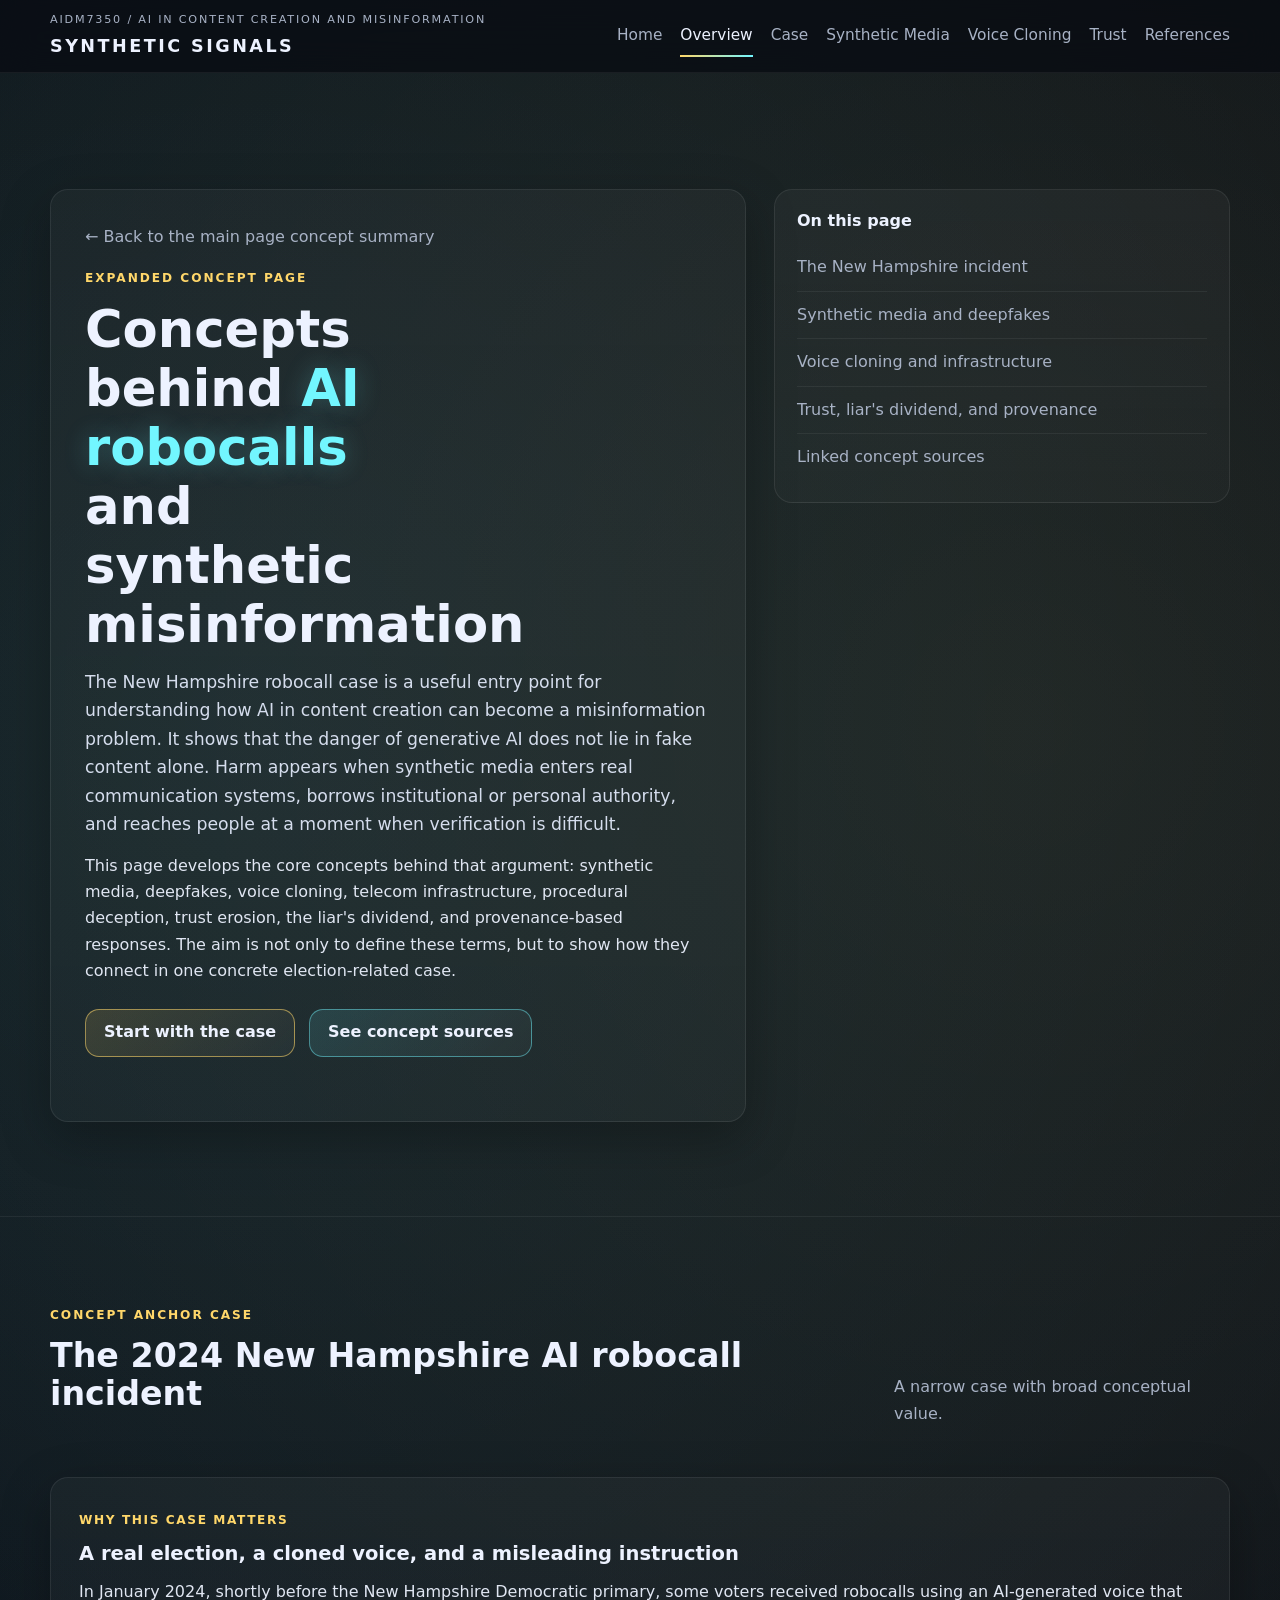
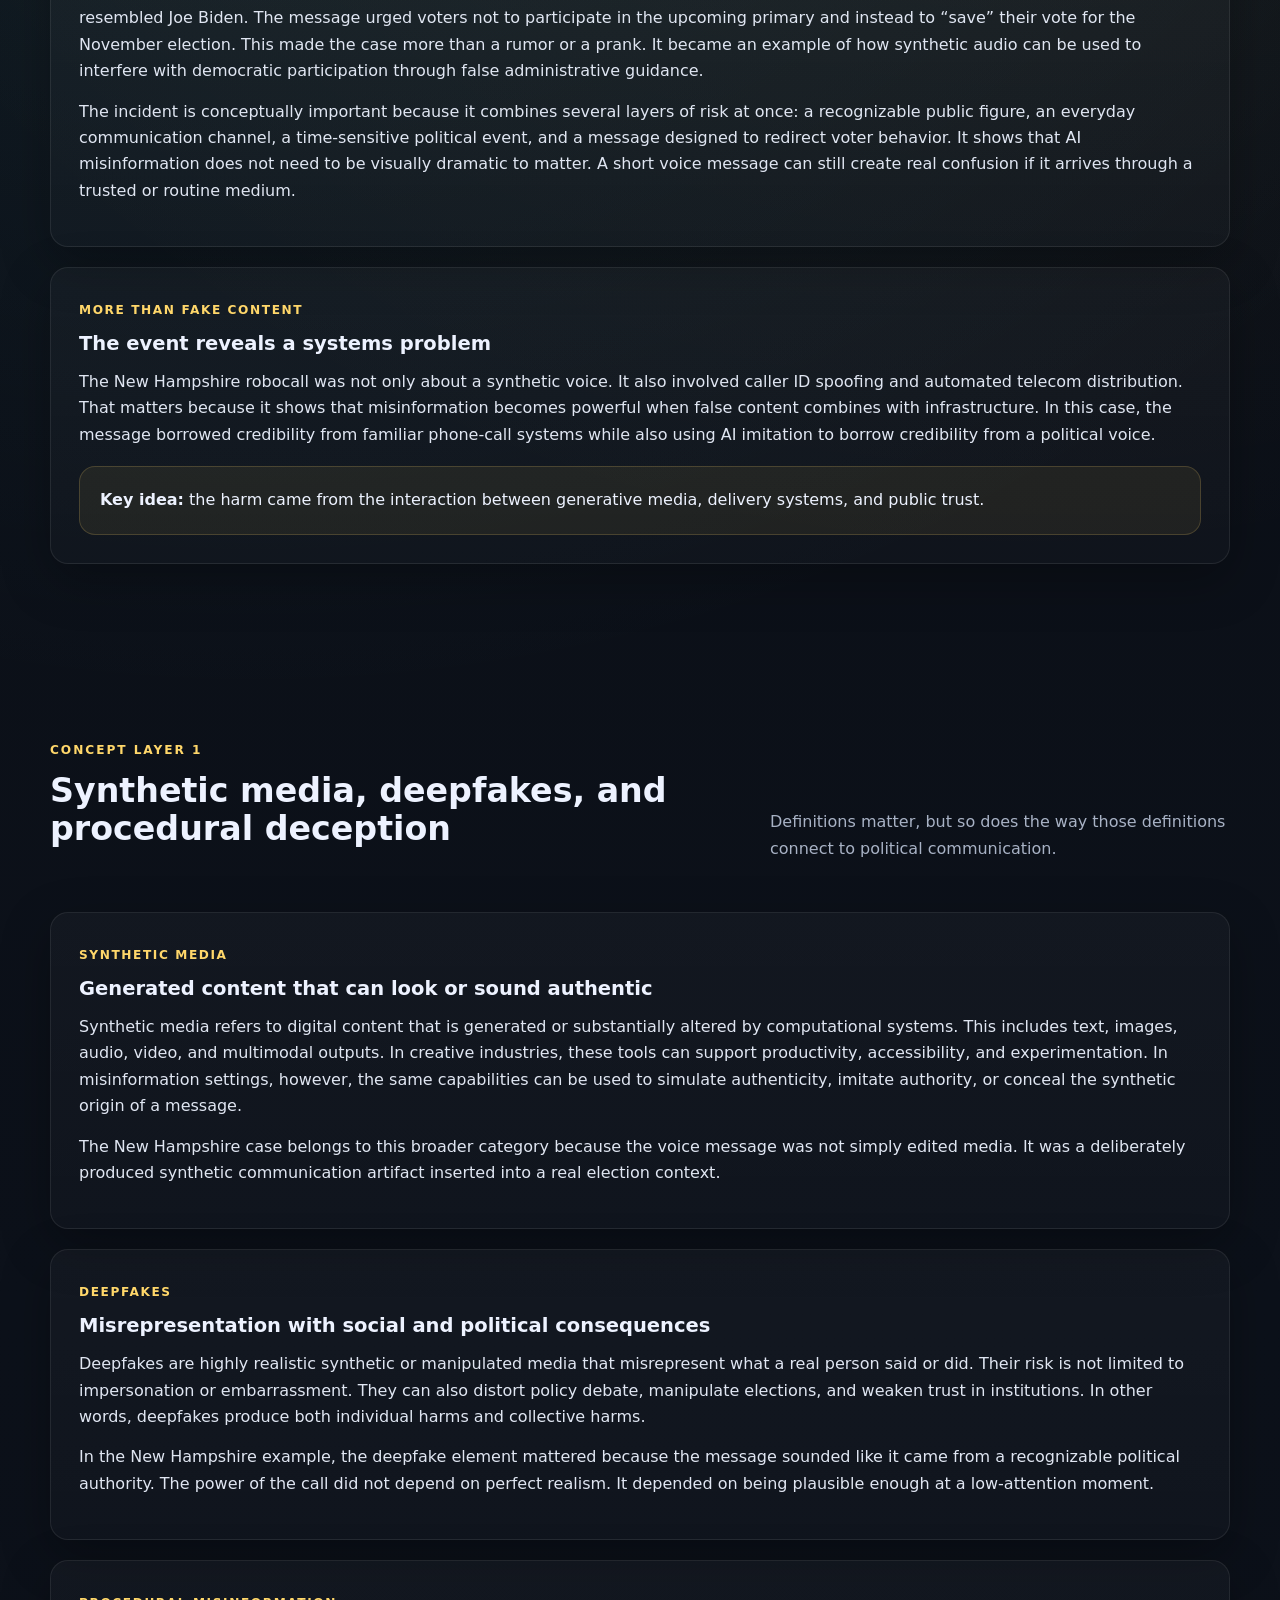
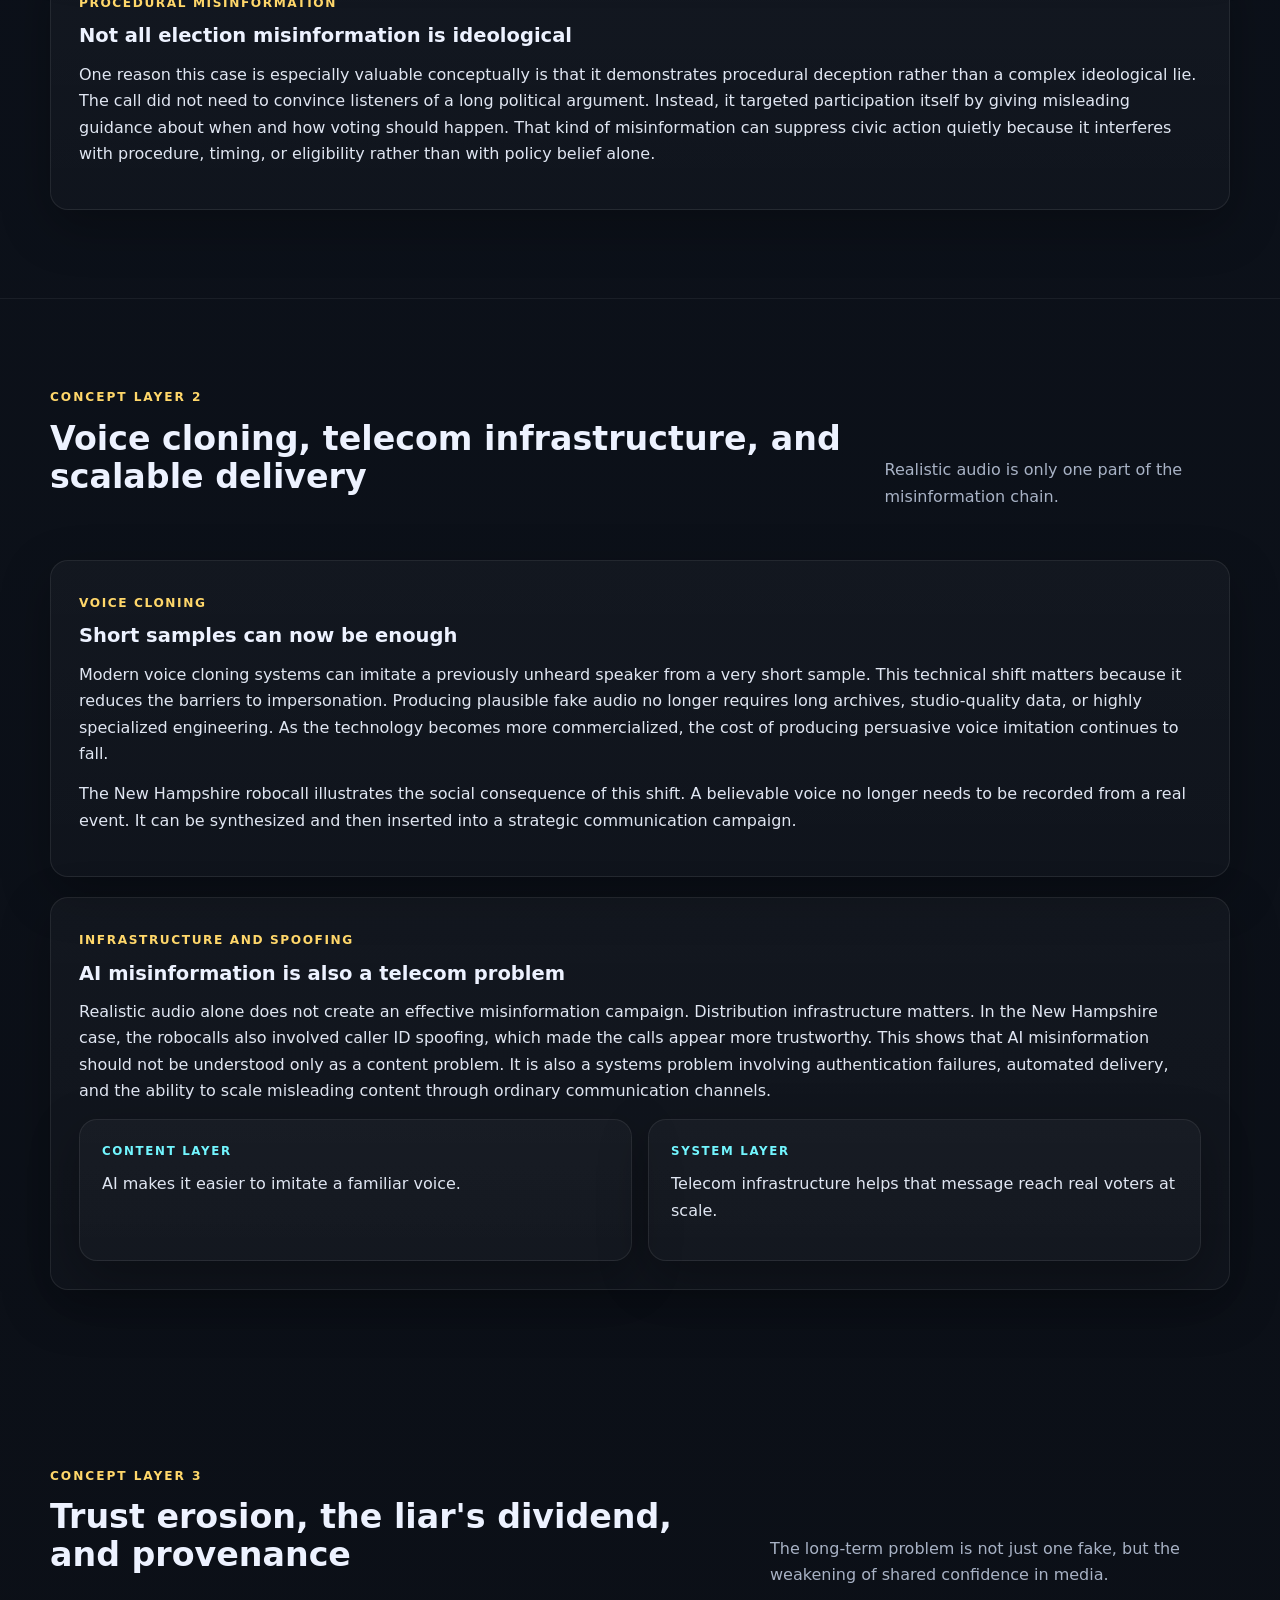
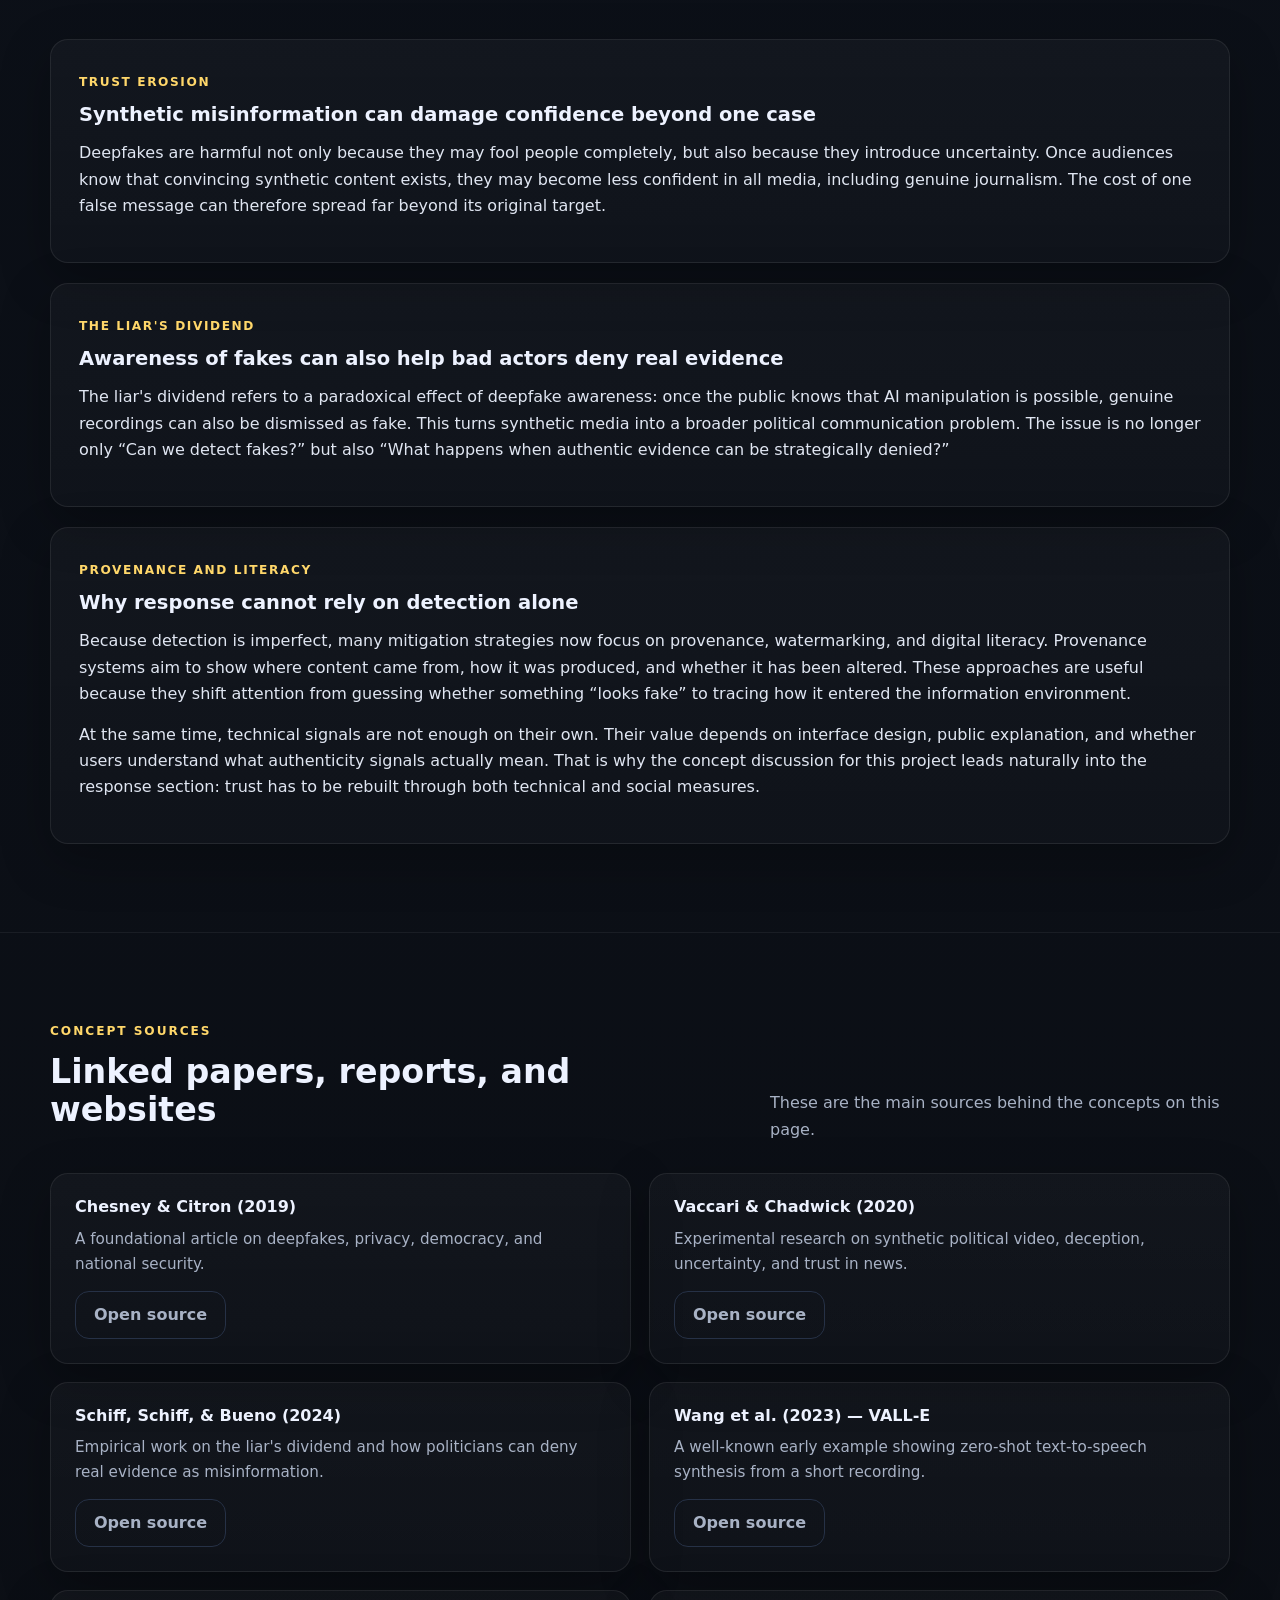
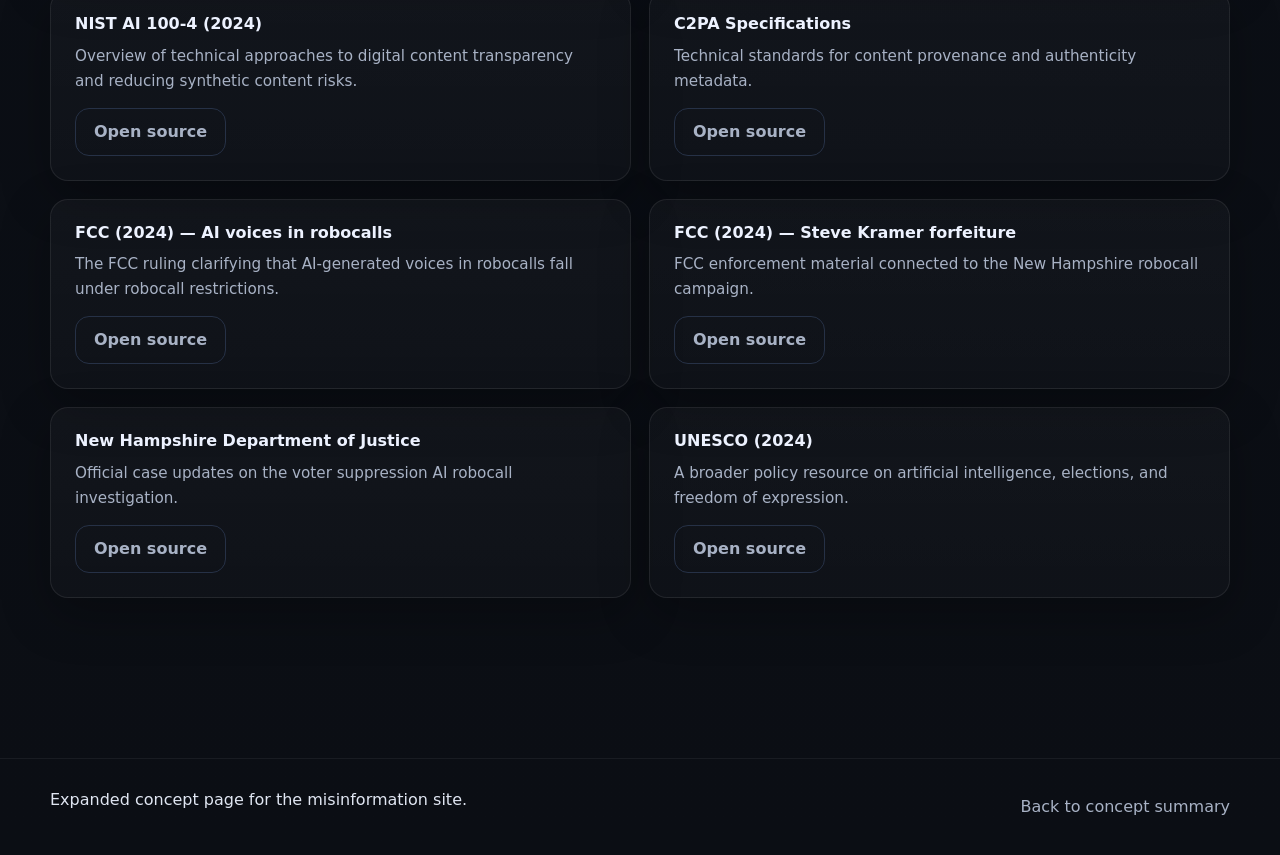
==== concept.html @ 0fc59cec "Update concept page and homepage summary" ====
<!DOCTYPE html>
<html lang="en">
<head>
  <meta charset="UTF-8" />
  <meta name="viewport" content="width=device-width, initial-scale=1.0" />
  <title>Synthetic Signals | Concept Framework</title>
  <link rel="stylesheet" href="styles.css" />
</head>
<body>
  <div class="progress" aria-hidden="true"></div>

  <header class="site-header" id="top">
    <div class="container nav-shell">
      <a class="brand" href="index.html#top">
        <span class="brand-kicker">AIDM7350 / AI in Content Creation and Misinformation</span>
        <span class="brand-name">SYNTHETIC SIGNALS</span>
      </a>
      <button class="nav-toggle" aria-label="Toggle navigation">☰</button>
      <nav class="nav-links" aria-label="Section navigation">
        <a href="index.html#intro">Home</a>
        <a href="#overview">Overview</a>
        <a href="#event">Case</a>
        <a href="#synthetic-media">Synthetic Media</a>
        <a href="#voice-cloning">Voice Cloning</a>
        <a href="#trust">Trust</a>
        <a href="#references">References</a>
      </nav>
    </div>
  </header>

  <main>
    <section class="section-pad" id="overview">
      <div class="container response-hero">
        <article class="hero-copy reveal visible">
          <a class="back-link" href="index.html#concepts">← Back to the main page concept summary</a>
          <div class="eyebrow">Expanded concept page</div>
          <h1>Concepts behind <span>AI robocalls</span> and synthetic misinformation</h1>
          <p class="lead">
            The New Hampshire robocall case is a useful entry point for understanding how AI in content creation can become a misinformation problem.
            It shows that the danger of generative AI does not lie in fake content alone. Harm appears when synthetic media enters real communication systems,
            borrows institutional or personal authority, and reaches people at a moment when verification is difficult.
          </p>
          <p>
            This page develops the core concepts behind that argument: synthetic media, deepfakes, voice cloning, telecom infrastructure, procedural deception,
            trust erosion, the liar's dividend, and provenance-based responses. The aim is not only to define these terms, but to show how they connect in one concrete election-related case.
          </p>
          <div class="hero-actions">
            <a class="button" href="#event">Start with the case</a>
            <a class="button secondary" href="#references">See concept sources</a>
          </div>
        </article>

        <aside class="toc reveal visible">
          <h3>On this page</h3>
          <a href="#event">The New Hampshire incident</a>
          <a href="#synthetic-media">Synthetic media and deepfakes</a>
          <a href="#voice-cloning">Voice cloning and infrastructure</a>
          <a href="#trust">Trust, liar's dividend, and provenance</a>
          <a href="#references">Linked concept sources</a>
        </aside>
      </div>
    </section>

    <section class="section-pad section-line" id="event">
      <div class="container response-stack">
        <div class="section-head reveal">
          <div>
            <div class="eyebrow">Concept anchor case</div>
            <h2>The 2024 New Hampshire AI robocall incident</h2>
          </div>
          <p class="section-note">A narrow case with broad conceptual value.</p>
        </div>

        <article class="response-block reveal">
          <div class="subhead">Why this case matters</div>
          <h3>A real election, a cloned voice, and a misleading instruction</h3>
          <p>
            In January 2024, shortly before the New Hampshire Democratic primary, some voters received robocalls using an AI-generated voice that resembled Joe Biden.
            The message urged voters not to participate in the upcoming primary and instead to “save” their vote for the November election.
            This made the case more than a rumor or a prank. It became an example of how synthetic audio can be used to interfere with democratic participation through false administrative guidance.
          </p>
          <p>
            The incident is conceptually important because it combines several layers of risk at once: a recognizable public figure, an everyday communication channel,
            a time-sensitive political event, and a message designed to redirect voter behavior. It shows that AI misinformation does not need to be visually dramatic to matter.
            A short voice message can still create real confusion if it arrives through a trusted or routine medium.
          </p>
        </article>

        <article class="response-block reveal">
          <div class="subhead">More than fake content</div>
          <h3>The event reveals a systems problem</h3>
          <p>
            The New Hampshire robocall was not only about a synthetic voice. It also involved caller ID spoofing and automated telecom distribution.
            That matters because it shows that misinformation becomes powerful when false content combines with infrastructure. In this case,
            the message borrowed credibility from familiar phone-call systems while also using AI imitation to borrow credibility from a political voice.
          </p>
          <div class="quote-band">
            <strong>Key idea:</strong> the harm came from the interaction between generative media, delivery systems, and public trust.
          </div>
        </article>
      </div>
    </section>

    <section class="section-pad" id="synthetic-media">
      <div class="container response-stack">
        <div class="section-head reveal">
          <div>
            <div class="eyebrow">Concept layer 1</div>
            <h2>Synthetic media, deepfakes, and procedural deception</h2>
          </div>
          <p class="section-note">Definitions matter, but so does the way those definitions connect to political communication.</p>
        </div>

        <article class="response-block reveal">
          <div class="subhead">Synthetic media</div>
          <h3>Generated content that can look or sound authentic</h3>
          <p>
            Synthetic media refers to digital content that is generated or substantially altered by computational systems. This includes text, images, audio, video, and multimodal outputs.
            In creative industries, these tools can support productivity, accessibility, and experimentation. In misinformation settings, however, the same capabilities can be used to simulate authenticity,
            imitate authority, or conceal the synthetic origin of a message.
          </p>
          <p>
            The New Hampshire case belongs to this broader category because the voice message was not simply edited media. It was a deliberately produced synthetic communication artifact
            inserted into a real election context.
          </p>
        </article>

        <article class="response-block reveal">
          <div class="subhead">Deepfakes</div>
          <h3>Misrepresentation with social and political consequences</h3>
          <p>
            Deepfakes are highly realistic synthetic or manipulated media that misrepresent what a real person said or did.
            Their risk is not limited to impersonation or embarrassment. They can also distort policy debate, manipulate elections,
            and weaken trust in institutions. In other words, deepfakes produce both individual harms and collective harms.
          </p>
          <p>
            In the New Hampshire example, the deepfake element mattered because the message sounded like it came from a recognizable political authority.
            The power of the call did not depend on perfect realism. It depended on being plausible enough at a low-attention moment.
          </p>
        </article>

        <article class="response-block reveal">
          <div class="subhead">Procedural misinformation</div>
          <h3>Not all election misinformation is ideological</h3>
          <p>
            One reason this case is especially valuable conceptually is that it demonstrates procedural deception rather than a complex ideological lie.
            The call did not need to convince listeners of a long political argument. Instead, it targeted participation itself by giving misleading guidance about when and how voting should happen.
            That kind of misinformation can suppress civic action quietly because it interferes with procedure, timing, or eligibility rather than with policy belief alone.
          </p>
        </article>
      </div>
    </section>

    <section class="section-pad section-line" id="voice-cloning">
      <div class="container response-stack">
        <div class="section-head reveal">
          <div>
            <div class="eyebrow">Concept layer 2</div>
            <h2>Voice cloning, telecom infrastructure, and scalable delivery</h2>
          </div>
          <p class="section-note">Realistic audio is only one part of the misinformation chain.</p>
        </div>

        <article class="response-block reveal">
          <div class="subhead">Voice cloning</div>
          <h3>Short samples can now be enough</h3>
          <p>
            Modern voice cloning systems can imitate a previously unheard speaker from a very short sample.
            This technical shift matters because it reduces the barriers to impersonation. Producing plausible fake audio no longer requires long archives,
            studio-quality data, or highly specialized engineering. As the technology becomes more commercialized, the cost of producing persuasive voice imitation continues to fall.
          </p>
          <p>
            The New Hampshire robocall illustrates the social consequence of this shift. A believable voice no longer needs to be recorded from a real event.
            It can be synthesized and then inserted into a strategic communication campaign.
          </p>
        </article>

        <article class="response-block reveal">
          <div class="subhead">Infrastructure and spoofing</div>
          <h3>AI misinformation is also a telecom problem</h3>
          <p>
            Realistic audio alone does not create an effective misinformation campaign. Distribution infrastructure matters.
            In the New Hampshire case, the robocalls also involved caller ID spoofing, which made the calls appear more trustworthy.
            This shows that AI misinformation should not be understood only as a content problem. It is also a systems problem involving authentication failures,
            automated delivery, and the ability to scale misleading content through ordinary communication channels.
          </p>
          <div class="mini-split">
            <div class="panel compact">
              <div class="panel-kicker">Content layer</div>
              <p>AI makes it easier to imitate a familiar voice.</p>
            </div>
            <div class="panel compact">
              <div class="panel-kicker">System layer</div>
              <p>Telecom infrastructure helps that message reach real voters at scale.</p>
            </div>
          </div>
        </article>
      </div>
    </section>

    <section class="section-pad" id="trust">
      <div class="container response-stack">
        <div class="section-head reveal">
          <div>
            <div class="eyebrow">Concept layer 3</div>
            <h2>Trust erosion, the liar's dividend, and provenance</h2>
          </div>
          <p class="section-note">The long-term problem is not just one fake, but the weakening of shared confidence in media.</p>
        </div>

        <article class="response-block reveal">
          <div class="subhead">Trust erosion</div>
          <h3>Synthetic misinformation can damage confidence beyond one case</h3>
          <p>
            Deepfakes are harmful not only because they may fool people completely, but also because they introduce uncertainty.
            Once audiences know that convincing synthetic content exists, they may become less confident in all media, including genuine journalism.
            The cost of one false message can therefore spread far beyond its original target.
          </p>
        </article>

        <article class="response-block reveal">
          <div class="subhead">The liar's dividend</div>
          <h3>Awareness of fakes can also help bad actors deny real evidence</h3>
          <p>
            The liar's dividend refers to a paradoxical effect of deepfake awareness: once the public knows that AI manipulation is possible,
            genuine recordings can also be dismissed as fake. This turns synthetic media into a broader political communication problem.
            The issue is no longer only “Can we detect fakes?” but also “What happens when authentic evidence can be strategically denied?”
          </p>
        </article>

        <article class="response-block reveal">
          <div class="subhead">Provenance and literacy</div>
          <h3>Why response cannot rely on detection alone</h3>
          <p>
            Because detection is imperfect, many mitigation strategies now focus on provenance, watermarking, and digital literacy.
            Provenance systems aim to show where content came from, how it was produced, and whether it has been altered.
            These approaches are useful because they shift attention from guessing whether something “looks fake” to tracing how it entered the information environment.
          </p>
          <p>
            At the same time, technical signals are not enough on their own. Their value depends on interface design, public explanation, and whether users understand what authenticity signals actually mean.
            That is why the concept discussion for this project leads naturally into the response section: trust has to be rebuilt through both technical and social measures.
          </p>
        </article>
      </div>
    </section>

    <section class="section-pad section-line" id="references">
      <div class="container">
        <div class="section-head reveal">
          <div>
            <div class="eyebrow">Concept sources</div>
            <h2>Linked papers, reports, and websites</h2>
          </div>
          <p class="section-note">These are the main sources behind the concepts on this page.</p>
        </div>

        <div class="reference-grid">
          <article class="reference-card reveal">
            <h4>Chesney &amp; Citron (2019)</h4>
            <p class="small">A foundational article on deepfakes, privacy, democracy, and national security.</p>
            <a class="button ghost" href="https://lawcat.berkeley.edu/record/1127453" target="_blank" rel="noopener noreferrer">Open source</a>
          </article>

          <article class="reference-card reveal">
            <h4>Vaccari &amp; Chadwick (2020)</h4>
            <p class="small">Experimental research on synthetic political video, deception, uncertainty, and trust in news.</p>
            <a class="button ghost" href="https://doi.org/10.1177/2056305120903408" target="_blank" rel="noopener noreferrer">Open source</a>
          </article>

          <article class="reference-card reveal">
            <h4>Schiff, Schiff, &amp; Bueno (2024)</h4>
            <p class="small">Empirical work on the liar's dividend and how politicians can deny real evidence as misinformation.</p>
            <a class="button ghost" href="https://doi.org/10.1017/S0003055423001454" target="_blank" rel="noopener noreferrer">Open source</a>
          </article>

          <article class="reference-card reveal">
            <h4>Wang et al. (2023) — VALL-E</h4>
            <p class="small">A well-known early example showing zero-shot text-to-speech synthesis from a short recording.</p>
            <a class="button ghost" href="https://doi.org/10.48550/arXiv.2301.02111" target="_blank" rel="noopener noreferrer">Open source</a>
          </article>

          <article class="reference-card reveal">
            <h4>NIST AI 100-4 (2024)</h4>
            <p class="small">Overview of technical approaches to digital content transparency and reducing synthetic content risks.</p>
            <a class="button ghost" href="https://nvlpubs.nist.gov/nistpubs/ai/NIST.AI.100-4.pdf" target="_blank" rel="noopener noreferrer">Open source</a>
          </article>

          <article class="reference-card reveal">
            <h4>C2PA Specifications</h4>
            <p class="small">Technical standards for content provenance and authenticity metadata.</p>
            <a class="button ghost" href="https://spec.c2pa.org/specifications/specifications/2.4/index.html" target="_blank" rel="noopener noreferrer">Open source</a>
          </article>

          <article class="reference-card reveal">
            <h4>FCC (2024) — AI voices in robocalls</h4>
            <p class="small">The FCC ruling clarifying that AI-generated voices in robocalls fall under robocall restrictions.</p>
            <a class="button ghost" href="https://docs.fcc.gov/public/attachments/FCC-24-17A1.pdf" target="_blank" rel="noopener noreferrer">Open source</a>
          </article>

          <article class="reference-card reveal">
            <h4>FCC (2024) — Steve Kramer forfeiture</h4>
            <p class="small">FCC enforcement material connected to the New Hampshire robocall campaign.</p>
            <a class="button ghost" href="https://docs.fcc.gov/public/attachments/FCC-24-104A1_Rcd.pdf" target="_blank" rel="noopener noreferrer">Open source</a>
          </article>

          <article class="reference-card reveal">
            <h4>New Hampshire Department of Justice</h4>
            <p class="small">Official case updates on the voter suppression AI robocall investigation.</p>
            <a class="button ghost" href="https://www.doj.nh.gov/news-and-media/voter-suppression-ai-robocall-investigation-update" target="_blank" rel="noopener noreferrer">Open source</a>
          </article>

          <article class="reference-card reveal">
            <h4>UNESCO (2024)</h4>
            <p class="small">A broader policy resource on artificial intelligence, elections, and freedom of expression.</p>
            <a class="button ghost" href="https://unesdoc.unesco.org/ark:/48223/pf0000393473" target="_blank" rel="noopener noreferrer">Open source</a>
          </article>
        </div>
      </div>
    </section>
  </main>

  <footer class="site-footer">
    <div class="container footer-row">
      <p>Expanded concept page for the misinformation site.</p>
      <a href="index.html#concepts">Back to concept summary</a>
    </div>
  </footer>

  <script src="script.js"></script>
</body>
</html>
---- styles.css ----
:root{
  --bg:#0b0e14;
  --panel:#111722;
  --panel-2:#161f2f;
  --text:#edf2ff;
  --muted:#a8b2c5;
  --line:#263146;
  --cyan:#72f6ff;
  --gold:#ffd76a;
  --accent:#b2f57e;
  --danger:#ff8b8b;
  --max:1180px;
  --radius:18px;
  --shadow:0 16px 50px rgba(0,0,0,.28);
}

*{box-sizing:border-box}
html{scroll-behavior:smooth}
body{
  margin:0;
  font-family:Inter, ui-sans-serif, system-ui, -apple-system, BlinkMacSystemFont, "Segoe UI", sans-serif;
  background:
    radial-gradient(circle at 20% 10%, rgba(114,246,255,.10), transparent 24%),
    radial-gradient(circle at 80% 10%, rgba(255,215,106,.08), transparent 22%),
    linear-gradient(180deg, #0a0d13 0%, #0c111a 40%, #0b0e14 100%);
  color:var(--text);
  line-height:1.65;
}
a{color:inherit;text-decoration:none}
img{max-width:100%;display:block}
.container{width:min(var(--max), calc(100% - 40px));margin:0 auto}
.progress{
  position:fixed;left:0;top:0;height:3px;width:0;background:linear-gradient(90deg,var(--gold),var(--cyan));
  z-index:120;box-shadow:0 0 24px rgba(114,246,255,.35)
}
.site-header{
  position:sticky;top:0;z-index:100;
  backdrop-filter: blur(18px);
  background:rgba(8,11,17,.72);
  border-bottom:1px solid rgba(255,255,255,.06)
}
.nav-shell{
  display:flex;align-items:center;justify-content:space-between;gap:20px;
  min-height:72px;
}
.brand{display:flex;flex-direction:column;gap:2px}
.brand-kicker{
  font-size:.7rem;letter-spacing:.16em;text-transform:uppercase;color:var(--muted)
}
.brand-name{
  font-size:1.1rem;font-weight:800;letter-spacing:.14em;color:var(--text)
}
.nav-links{display:flex;gap:18px;align-items:center;flex-wrap:wrap}
.nav-links a{
  color:var(--muted);font-size:.96rem;padding:8px 0;position:relative
}
.nav-links a:hover,.nav-links a.active{color:var(--text)}
.nav-links a.active::after,.nav-links a:hover::after{
  content:"";position:absolute;left:0;right:0;bottom:0;height:2px;
  background:linear-gradient(90deg,var(--gold),var(--cyan))
}
.nav-toggle{
  display:none;border:1px solid var(--line);background:rgba(255,255,255,.03);
  color:var(--text);padding:8px 12px;border-radius:12px
}

main{padding-bottom:72px}
.section-pad{padding:88px 0}
.section-line{border-top:1px solid rgba(255,255,255,.06)}
.hero{padding:94px 0 72px}
.hero-grid,.story-layout,.research-layout,.response-summary,.response-hero{
  display:grid;grid-template-columns:1.45fr .95fr;gap:28px;align-items:start
}
.eyebrow{
  color:var(--gold);text-transform:uppercase;letter-spacing:.16em;font-size:.76rem;font-weight:700;
  margin-bottom:12px
}
h1,h2,h3,h4{line-height:1.15;margin:0 0 14px}
h1{font-size:clamp(2.4rem,4vw,4.8rem);max-width:10ch}
h1 span{
  color:var(--cyan);
  text-shadow:0 0 24px rgba(114,246,255,.25)
}
h2{font-size:clamp(1.9rem,2.6vw,3rem)}
h3{font-size:1.22rem}
h4{font-size:1rem}
.lead{font-size:1.08rem;color:#d5dded}
p{margin:0 0 14px;color:#e0e6f2}
ul{margin:0;padding-left:18px;color:#e0e6f2}
li{margin-bottom:8px}
.section-head{
  display:flex;justify-content:space-between;gap:24px;align-items:end;
  margin-bottom:30px
}
.section-note{max-width:460px;color:var(--muted);margin:0}
.hero-copy,.hero-side,.panel,.story-main,.story-side,.concept-card,.research-panel,.impact-card,.source-card,.summary-card,.response-block,.reference-card{
  background:linear-gradient(180deg, rgba(255,255,255,.03), rgba(255,255,255,.02));
  border:1px solid rgba(255,255,255,.08);
  border-radius:var(--radius);
  box-shadow:var(--shadow)
}
.hero-copy{padding:34px}
.hero-side{display:grid;gap:18px}
.panel,.story-main,.story-side,.research-panel,.source-card,.reference-card{padding:24px}
.compact{padding:22px}
.panel-kicker,.concept-tag{
  font-size:.74rem;letter-spacing:.14em;text-transform:uppercase;color:var(--cyan);font-weight:700;
  margin-bottom:10px
}
.placeholder-panel{
  min-height:240px;
  display:flex;flex-direction:column;justify-content:flex-end;
  background:
    linear-gradient(135deg, rgba(255,215,106,.08), transparent 40%),
    linear-gradient(160deg, rgba(114,246,255,.10), transparent 60%),
    linear-gradient(180deg, rgba(255,255,255,.03), rgba(255,255,255,.015));
}
.hero-actions{display:flex;gap:14px;flex-wrap:wrap;margin:24px 0 30px}
.button{
  display:inline-flex;align-items:center;justify-content:center;gap:10px;
  min-height:48px;padding:0 18px;border-radius:14px;border:1px solid rgba(255,215,106,.55);
  background:linear-gradient(135deg, rgba(255,215,106,.14), rgba(255,255,255,.03));
  color:var(--text);font-weight:700;transition:.2s transform,.2s border-color,.2s background
}
.button:hover{transform:translateY(-1px);border-color:var(--gold)}
.button.secondary{
  border-color:rgba(114,246,255,.45);
  background:linear-gradient(135deg, rgba(114,246,255,.12), rgba(255,255,255,.03))
}
.button.ghost{
  background:transparent;border-color:var(--line);color:var(--muted)
}
.mini-grid{
  display:grid;grid-template-columns:repeat(3,minmax(0,1fr));gap:14px
}
.mini-card{
  border:1px solid rgba(255,255,255,.08);border-radius:16px;padding:16px;background:rgba(255,255,255,.03)
}
.mini-label{font-size:.72rem;color:var(--muted);text-transform:uppercase;letter-spacing:.12em;margin-bottom:8px}

.timeline{
  margin-top:28px;
  display:grid;grid-template-columns:repeat(4,minmax(0,1fr));gap:16px
}
.time-card,.impact-card,.summary-card{
  background:linear-gradient(180deg, rgba(255,255,255,.035), rgba(255,255,255,.02));
  border:1px solid rgba(255,255,255,.08);border-radius:18px;padding:20px
}
.time-date{font-size:.74rem;color:var(--gold);letter-spacing:.12em;text-transform:uppercase;margin-bottom:10px}
.accordion-group{margin-top:22px;display:grid;gap:12px}
details.accordion{
  border:1px solid rgba(255,255,255,.08);border-radius:16px;background:rgba(255,255,255,.03);overflow:hidden
}
details.accordion summary{
  cursor:pointer;list-style:none;padding:18px 20px;font-weight:700;position:relative
}
details.accordion summary::-webkit-details-marker{display:none}
details.accordion[open] summary{border-bottom:1px solid rgba(255,255,255,.07)}
.accordion-content{padding:18px 20px}

.concept-grid,.impact-grid,.summary-grid,.reference-grid{
  display:grid;grid-template-columns:repeat(2,minmax(0,1fr));gap:18px
}
.concept-card{padding:22px}
.concept-card details{margin-top:10px}
.concept-card summary{cursor:pointer;color:var(--gold);font-weight:700}
.detail-body{margin-top:10px;padding-top:10px;border-top:1px solid rgba(255,255,255,.07)}

.research-layout{grid-template-columns:repeat(2,minmax(0,1fr))}
.full-span{grid-column:1 / -1}
.highlight-grid{
  display:grid;grid-template-columns:repeat(3,minmax(0,1fr));gap:16px
}
.highlight-card{
  padding:20px;border-radius:18px;border:1px solid rgba(255,255,255,.08);
  background:rgba(255,255,255,.03)
}

.myth-wrap{margin-top:28px}
.myth-panel{padding:24px}
.myth-list{display:grid;gap:18px}
.myth-item{
  padding-bottom:18px;border-bottom:1px solid rgba(255,255,255,.08)
}
.myth-item:last-child{border-bottom:none;padding-bottom:0}

.response-summary{
  grid-template-columns:1.15fr 1fr;
  gap:22px
}
.summary-grid{margin-top:8px}
.summary-card h3{margin-bottom:10px}
.note-row{
  margin-top:18px;padding:18px 20px;border-radius:16px;
  background:rgba(114,246,255,.06);border:1px solid rgba(114,246,255,.18)
}
.cta-block{
  height:100%;display:flex;flex-direction:column;justify-content:space-between
}
.cta-block .button{width:100%}
.cta-block .button + .button{margin-top:12px}
.inline-pill{
  display:inline-flex;padding:8px 12px;border-radius:999px;font-size:.78rem;
  border:1px solid rgba(255,255,255,.09);background:rgba(255,255,255,.03);color:var(--muted)
}

.source-columns{
  display:grid;grid-template-columns:repeat(3,minmax(0,1fr));gap:18px
}
.source-card ul{padding-left:18px}
.final-panel{margin-top:24px}

.site-footer{
  border-top:1px solid rgba(255,255,255,.06);
  padding:28px 0;color:var(--muted)
}
.footer-row{display:flex;justify-content:space-between;gap:20px;align-items:center}

/* response page */
.response-hero{
  padding:28px 0 6px
}
.back-link{
  display:inline-flex;gap:8px;align-items:center;color:var(--muted);margin-bottom:18px
}
.toc{
  position:sticky;top:96px;
  padding:22px;border-radius:18px;border:1px solid rgba(255,255,255,.08);
  background:linear-gradient(180deg, rgba(255,255,255,.04), rgba(255,255,255,.02));
}
.toc h3{font-size:1rem}
.toc a{
  display:block;padding:10px 0;border-top:1px solid rgba(255,255,255,.06);color:var(--muted)
}
.toc a:first-of-type{border-top:none}
.response-stack{display:grid;gap:20px}
.response-block{
  padding:28px
}
.response-block h3{margin-top:10px}
.response-block .subhead{
  display:inline-flex;align-items:center;gap:8px;font-size:.76rem;letter-spacing:.13em;
  text-transform:uppercase;color:var(--gold);font-weight:700
}
.response-block .mini-split{
  display:grid;grid-template-columns:repeat(2,minmax(0,1fr));gap:16px;margin-top:14px
}
.quote-band{
  margin:18px 0 0;padding:20px;border-radius:16px;
  background:rgba(255,215,106,.07);border:1px solid rgba(255,215,106,.18)
}
.small{font-size:.95rem;color:var(--muted)}
.reference-card h4{margin-bottom:10px}

/* reveal */
.reveal{opacity:0;transform:translateY(14px);transition:opacity .55s ease, transform .55s ease}
.reveal.visible{opacity:1;transform:none}

@media (max-width: 980px){
  .hero-grid,.story-layout,.response-summary,.response-hero,.research-layout{grid-template-columns:1fr}
  .mini-grid,.timeline,.highlight-grid,.source-columns,.concept-grid,.impact-grid,.summary-grid,.reference-grid{grid-template-columns:1fr}
  .toc{position:static}
}
@media (max-width: 760px){
  .container{width:min(var(--max), calc(100% - 26px))}
  .nav-toggle{display:inline-flex}
  .nav-links{
    position:absolute;left:13px;right:13px;top:72px;
    flex-direction:column;align-items:flex-start;padding:14px 16px;
    border:1px solid rgba(255,255,255,.08);border-radius:16px;
    background:rgba(10,14,21,.96);display:none
  }
  .nav-links.open{display:flex}
  .section-head,.footer-row{flex-direction:column;align-items:flex-start}
  .mini-grid{grid-template-columns:1fr}
  h1{max-width:12ch}
}
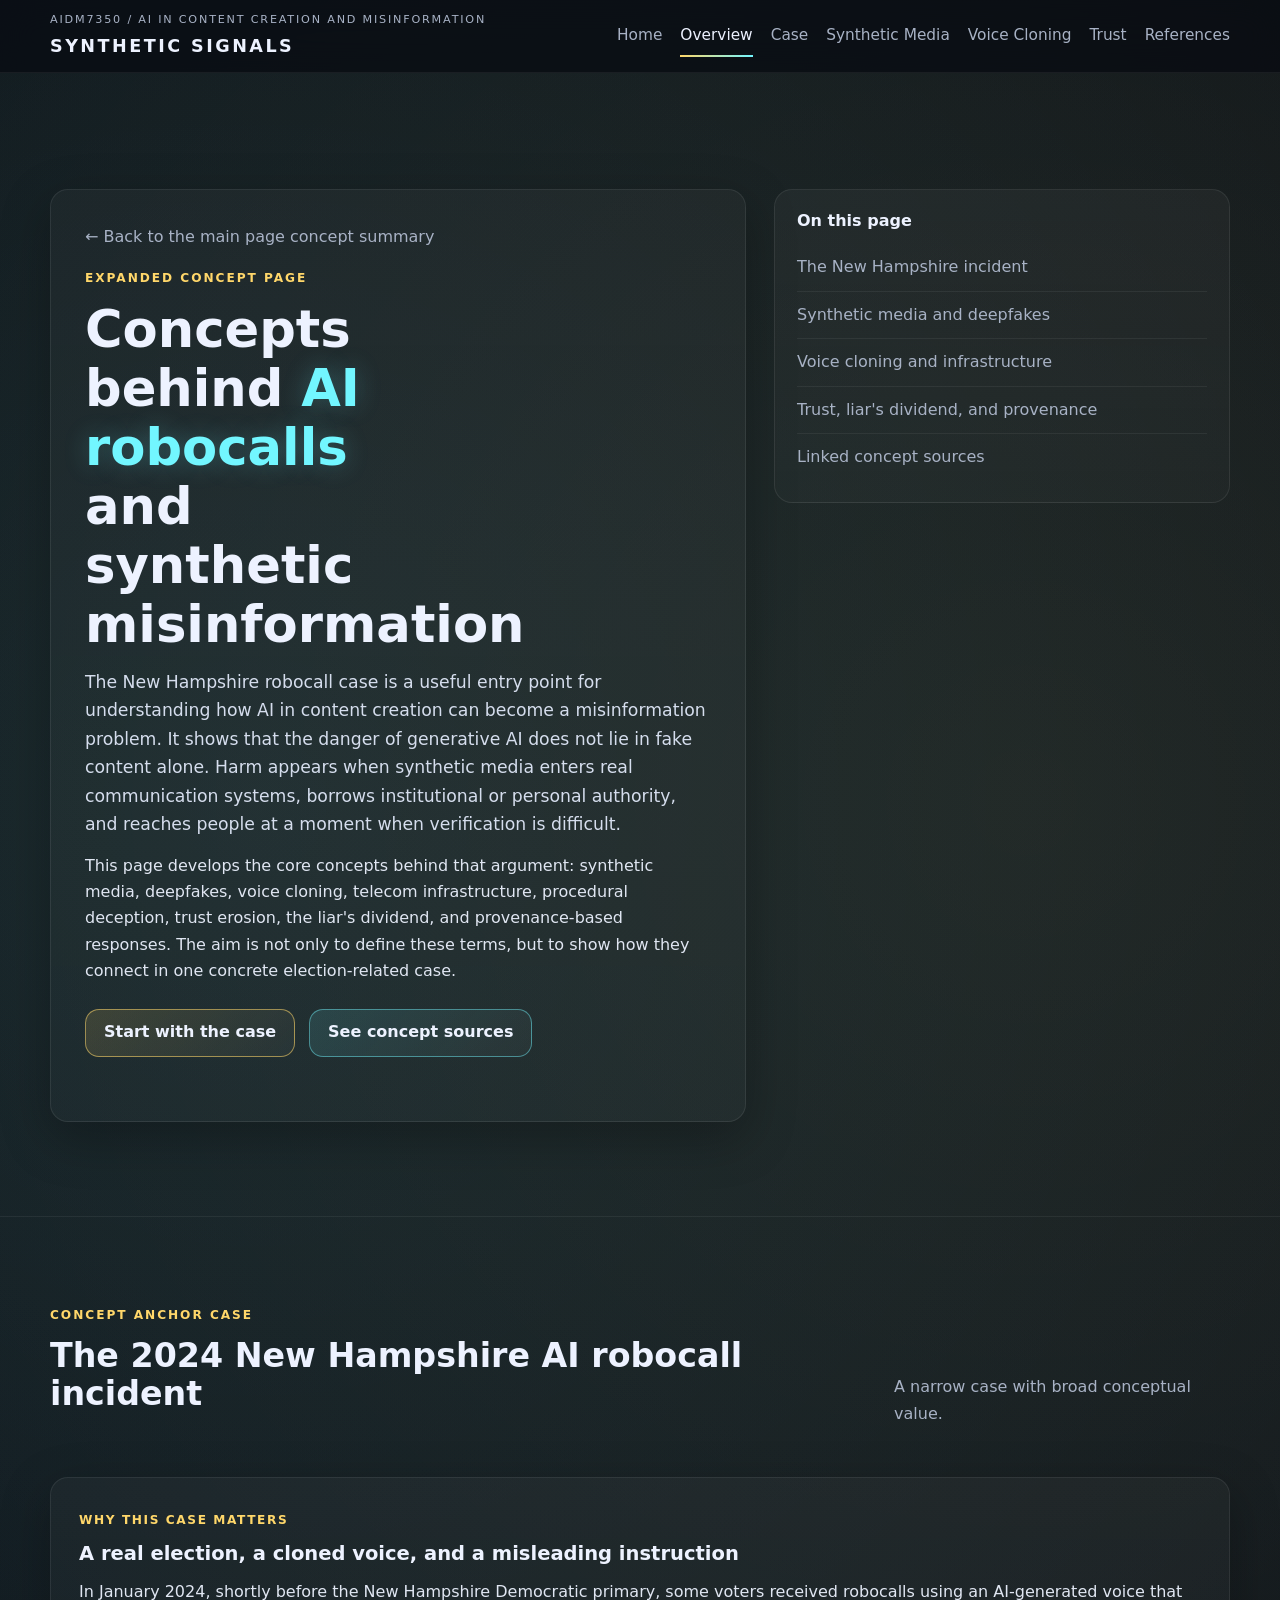
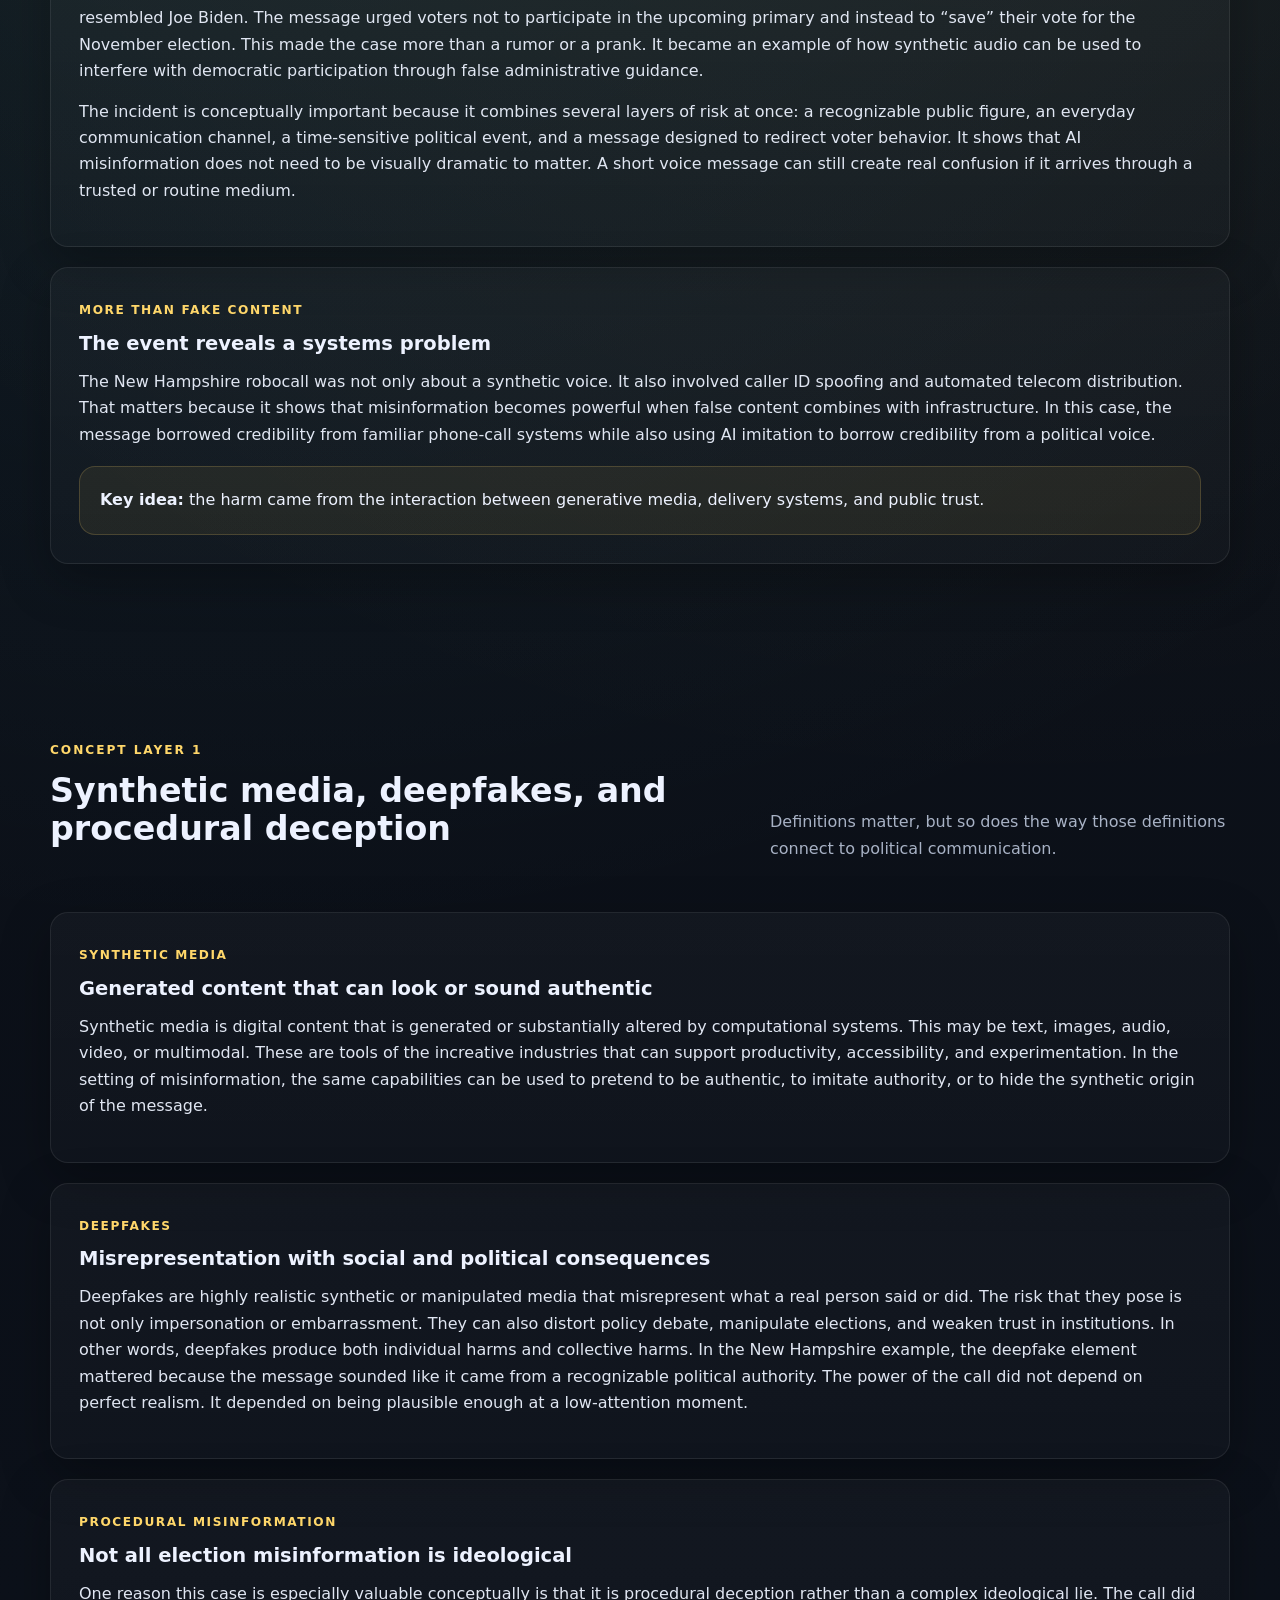
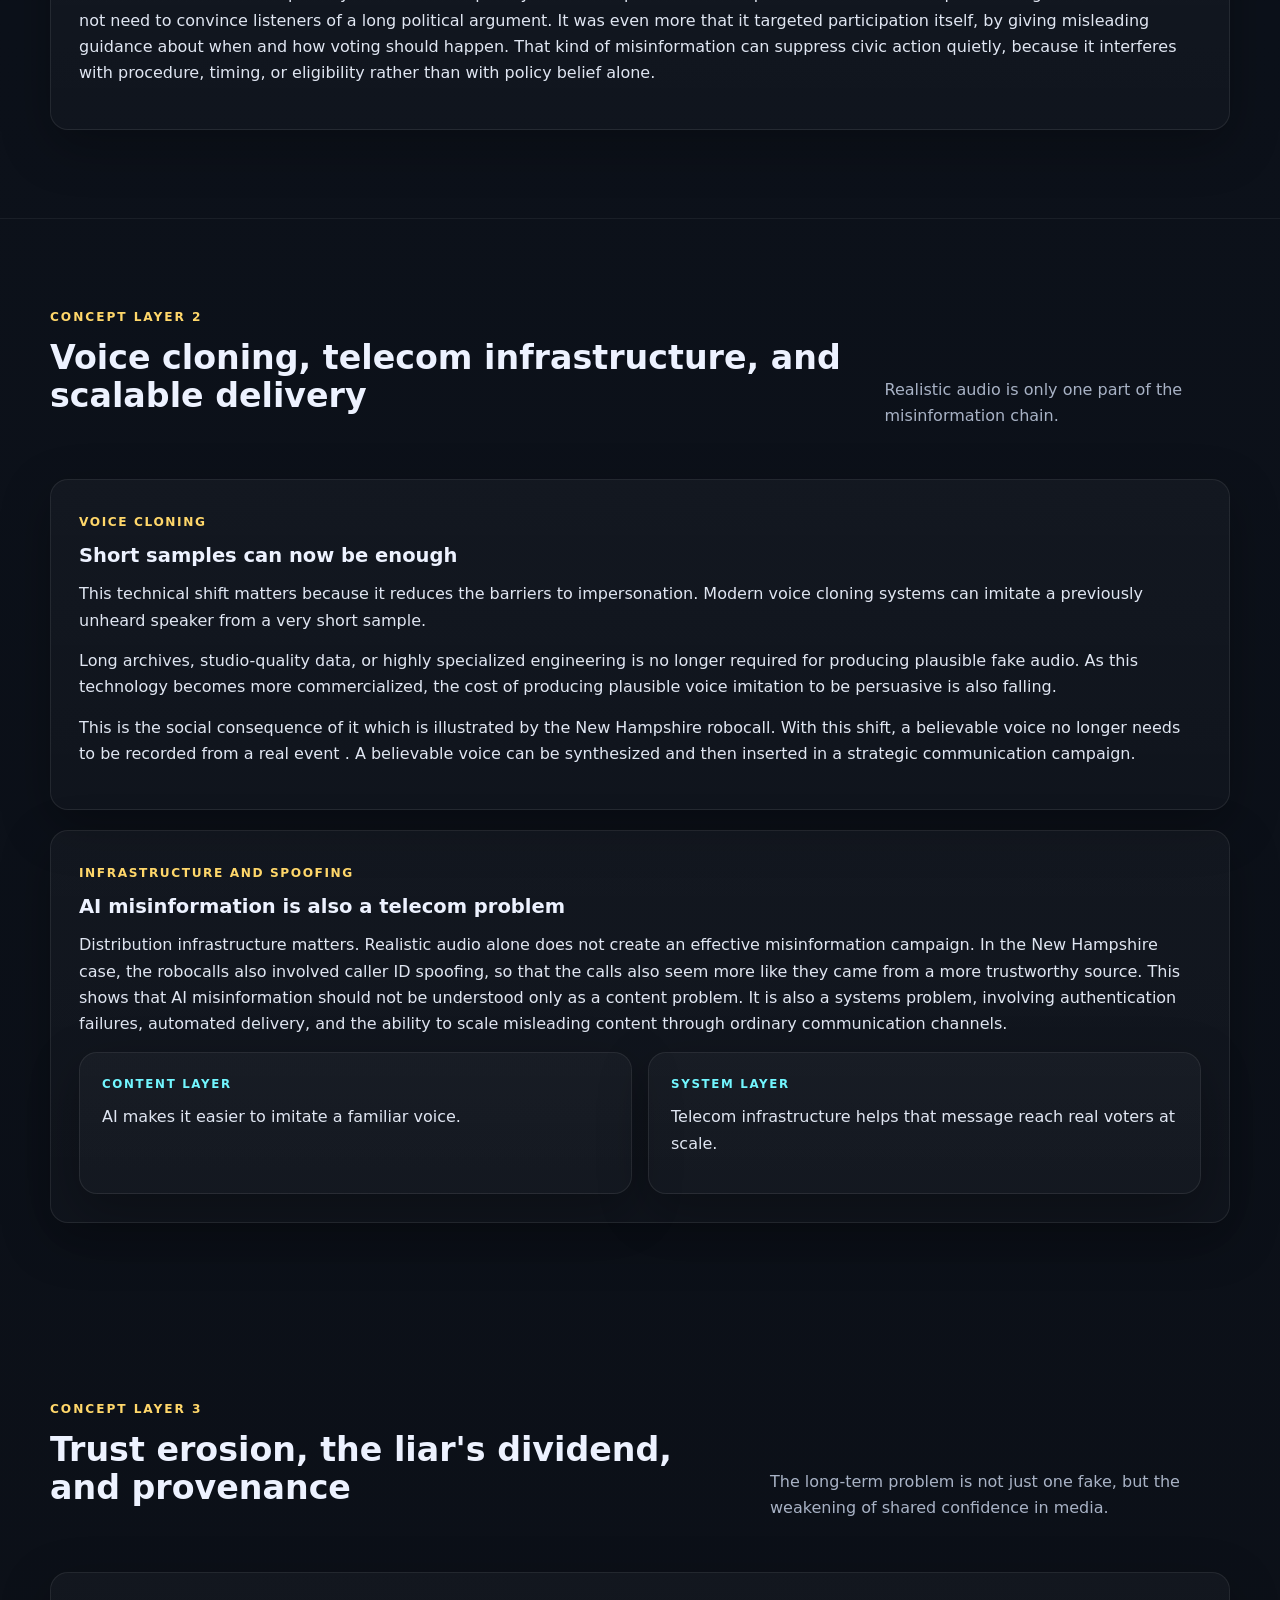
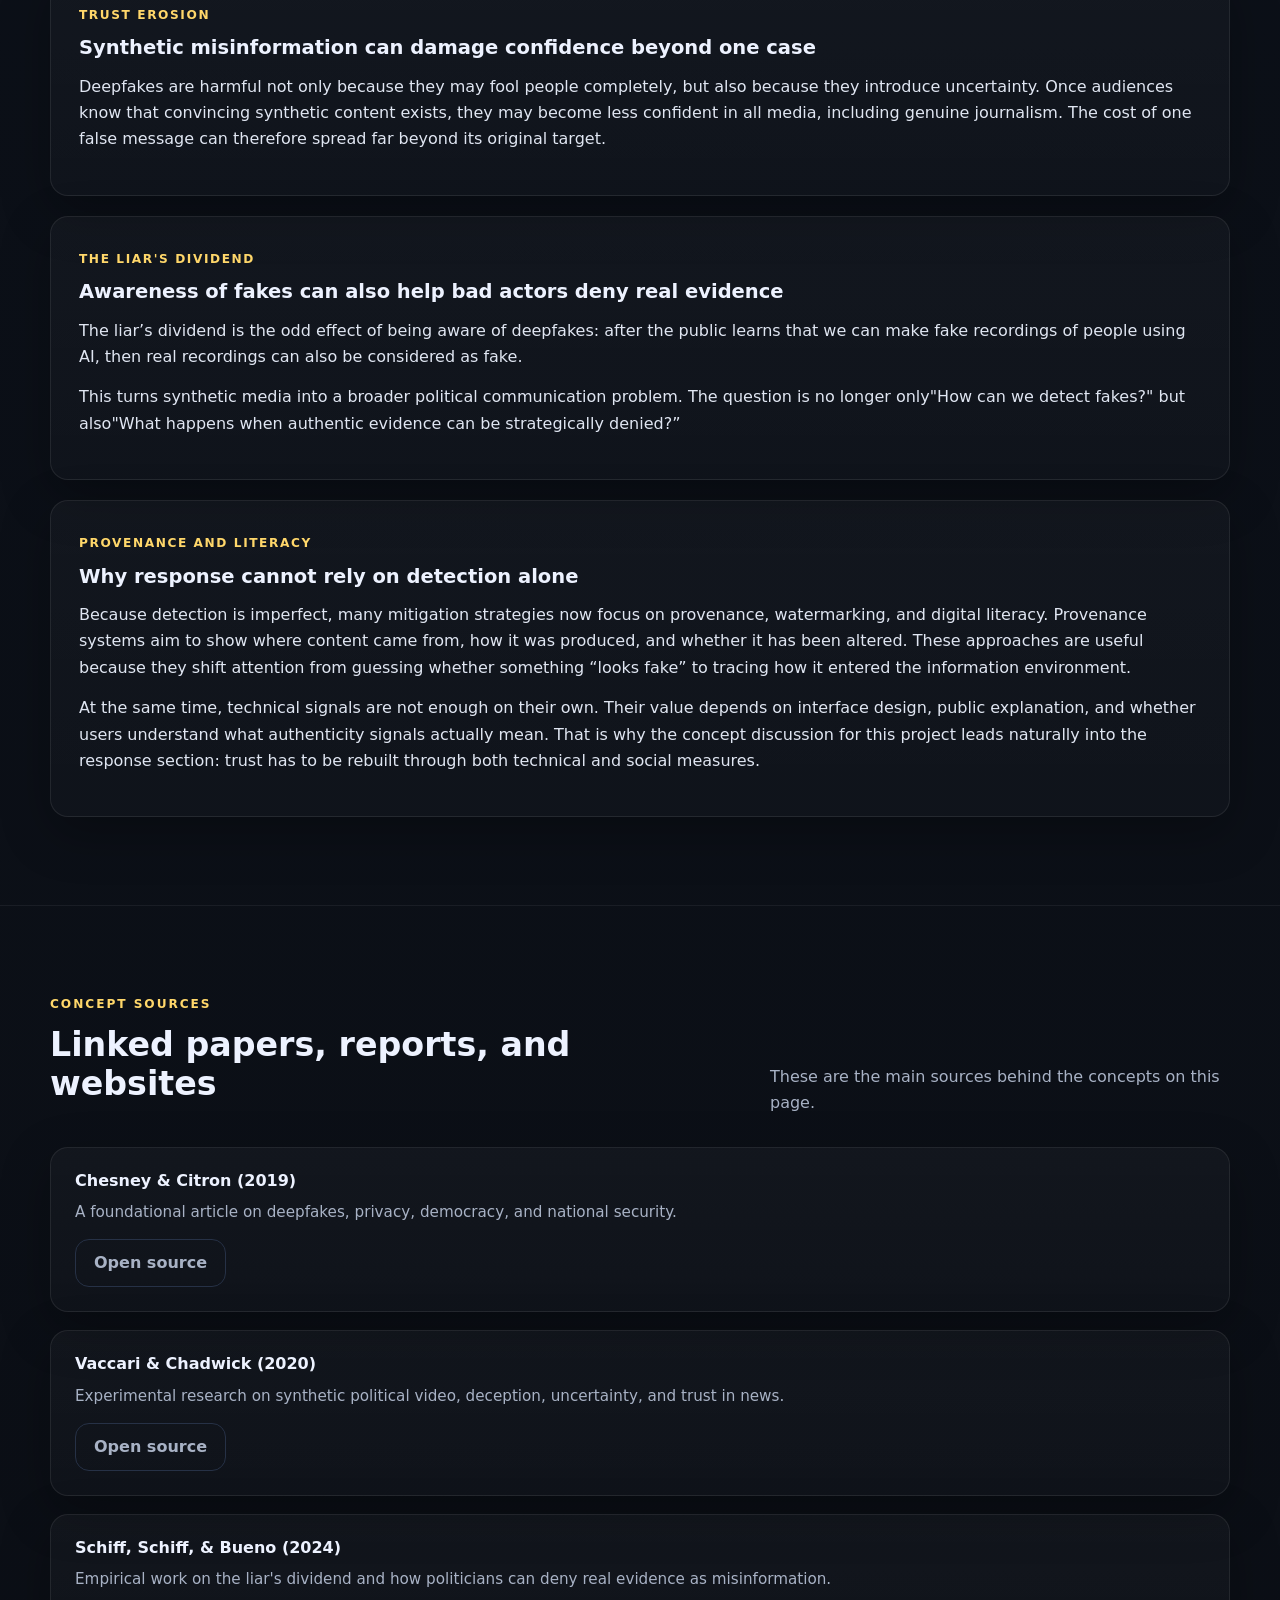
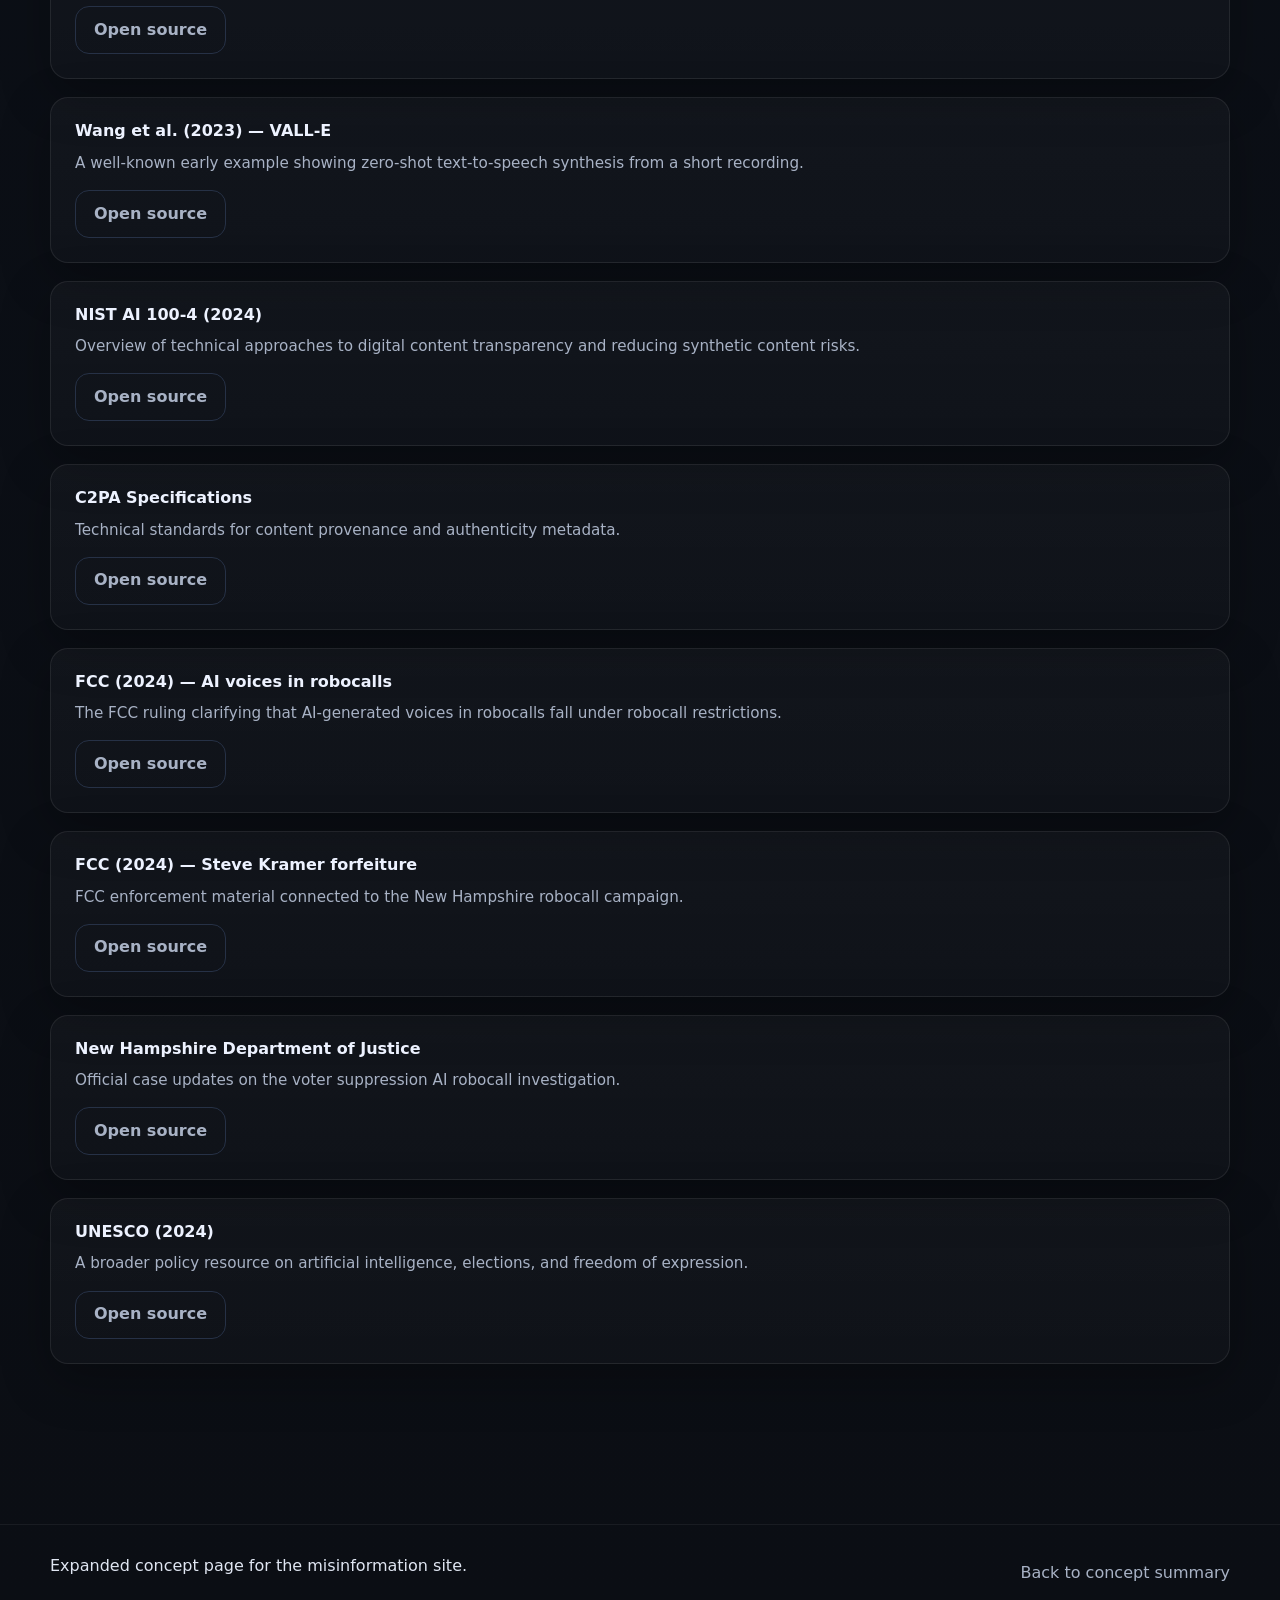
==== commit 817876e8: "update project" ====
--- a/concept.html
+++ b/concept.html
@@ -115,13 +115,10 @@
           <div class="subhead">Synthetic media</div>
           <h3>Generated content that can look or sound authentic</h3>
           <p>
-            Synthetic media refers to digital content that is generated or substantially altered by computational systems. This includes text, images, audio, video, and multimodal outputs.
-            In creative industries, these tools can support productivity, accessibility, and experimentation. In misinformation settings, however, the same capabilities can be used to simulate authenticity,
-            imitate authority, or conceal the synthetic origin of a message.
-          </p>
-          <p>
-            The New Hampshire case belongs to this broader category because the voice message was not simply edited media. It was a deliberately produced synthetic communication artifact
-            inserted into a real election context.
+            Synthetic media is digital content that is generated or substantially altered by computational systems. This may be text, images, audio, video, or multimodal. These are tools of the increative industries that can support productivity, accessibility, and experimentation. In the setting of misinformation, the same capabilities can be used to pretend to be authentic, to imitate authority, or to hide the synthetic origin of the message.
+          </p>
+          <p>
+            
           </p>
         </article>
 
@@ -129,13 +126,7 @@
           <div class="subhead">Deepfakes</div>
           <h3>Misrepresentation with social and political consequences</h3>
           <p>
-            Deepfakes are highly realistic synthetic or manipulated media that misrepresent what a real person said or did.
-            Their risk is not limited to impersonation or embarrassment. They can also distort policy debate, manipulate elections,
-            and weaken trust in institutions. In other words, deepfakes produce both individual harms and collective harms.
-          </p>
-          <p>
-            In the New Hampshire example, the deepfake element mattered because the message sounded like it came from a recognizable political authority.
-            The power of the call did not depend on perfect realism. It depended on being plausible enough at a low-attention moment.
+            Deepfakes are highly realistic synthetic or manipulated media that misrepresent what a real person said or did. The risk that they pose is not only impersonation or embarrassment. They can also distort policy debate, manipulate elections, and weaken trust in institutions. In other words, deepfakes produce both individual harms and collective harms. In the New Hampshire example, the deepfake element mattered because the message sounded like it came from a recognizable political authority. The power of the call did not depend on perfect realism. It depended on being plausible enough at a low-attention moment.
           </p>
         </article>
 
@@ -143,9 +134,7 @@
           <div class="subhead">Procedural misinformation</div>
           <h3>Not all election misinformation is ideological</h3>
           <p>
-            One reason this case is especially valuable conceptually is that it demonstrates procedural deception rather than a complex ideological lie.
-            The call did not need to convince listeners of a long political argument. Instead, it targeted participation itself by giving misleading guidance about when and how voting should happen.
-            That kind of misinformation can suppress civic action quietly because it interferes with procedure, timing, or eligibility rather than with policy belief alone.
+             One reason this case is especially valuable conceptually is that it is procedural deception rather than a complex ideological lie. The call did not need to convince listeners of a long political argument. It was even more that it targeted participation itself, by giving misleading guidance about when and how voting should happen. That kind of misinformation can suppress civic action quietly, because it interferes with procedure, timing, or eligibility rather than with policy belief alone.
           </p>
         </article>
       </div>
@@ -165,24 +154,19 @@
           <div class="subhead">Voice cloning</div>
           <h3>Short samples can now be enough</h3>
           <p>
-            Modern voice cloning systems can imitate a previously unheard speaker from a very short sample.
-            This technical shift matters because it reduces the barriers to impersonation. Producing plausible fake audio no longer requires long archives,
-            studio-quality data, or highly specialized engineering. As the technology becomes more commercialized, the cost of producing persuasive voice imitation continues to fall.
-          </p>
-          <p>
-            The New Hampshire robocall illustrates the social consequence of this shift. A believable voice no longer needs to be recorded from a real event.
-            It can be synthesized and then inserted into a strategic communication campaign.
-          </p>
+            This technical shift matters because it reduces the barriers to impersonation. Modern voice cloning systems can imitate a previously unheard speaker from a very short sample.
+          </p>
+          <p>
+            Long archives, studio-quality data, or highly specialized engineering is no longer required for producing plausible fake audio. As this technology becomes more commercialized, the cost of producing plausible voice imitation to be persuasive is also falling.
+          </p>
+          <p>This is the social consequence of it which is illustrated by the New Hampshire robocall. With this shift, a believable voice no longer needs to be recorded from a real event . A believable voice can be synthesized and then inserted in a strategic communication campaign.</p>
         </article>
 
         <article class="response-block reveal">
           <div class="subhead">Infrastructure and spoofing</div>
           <h3>AI misinformation is also a telecom problem</h3>
           <p>
-            Realistic audio alone does not create an effective misinformation campaign. Distribution infrastructure matters.
-            In the New Hampshire case, the robocalls also involved caller ID spoofing, which made the calls appear more trustworthy.
-            This shows that AI misinformation should not be understood only as a content problem. It is also a systems problem involving authentication failures,
-            automated delivery, and the ability to scale misleading content through ordinary communication channels.
+             Distribution infrastructure matters. Realistic audio alone does not create an effective misinformation campaign. In the New Hampshire case, the robocalls also involved caller ID spoofing, so that the calls also seem more like they came from a more trustworthy source. This shows that AI misinformation should not be understood only as a content problem. It is also a systems problem, involving authentication failures, automated delivery, and the ability to scale misleading content through ordinary communication channels.
           </p>
           <div class="mini-split">
             <div class="panel compact">
@@ -222,10 +206,9 @@
           <div class="subhead">The liar's dividend</div>
           <h3>Awareness of fakes can also help bad actors deny real evidence</h3>
           <p>
-            The liar's dividend refers to a paradoxical effect of deepfake awareness: once the public knows that AI manipulation is possible,
-            genuine recordings can also be dismissed as fake. This turns synthetic media into a broader political communication problem.
-            The issue is no longer only “Can we detect fakes?” but also “What happens when authentic evidence can be strategically denied?”
-          </p>
+            The liar’s dividend is the odd effect of being aware of deepfakes: after the public learns that we can make fake recordings of people using AI, then real recordings can also be considered as fake.
+          </p>
+          <p>This turns synthetic media into a broader political communication problem. The question is no longer only"How can we detect fakes?" but also"What happens when authentic evidence can be strategically denied?”</p>
         </article>
 
         <article class="response-block reveal">
--- a/styles.css
+++ b/styles.css
@@ -160,7 +160,7 @@
 .accordion-content{padding:18px 20px}
 
 .concept-grid,.impact-grid,.summary-grid,.reference-grid{
-  display:grid;grid-template-columns:repeat(2,minmax(0,1fr));gap:18px
+  display:grid;grid-template-columns:repeat(1,minmax(0,1fr));gap:18px
 }
 .concept-card{padding:22px}
 .concept-card details{margin-top:10px}
